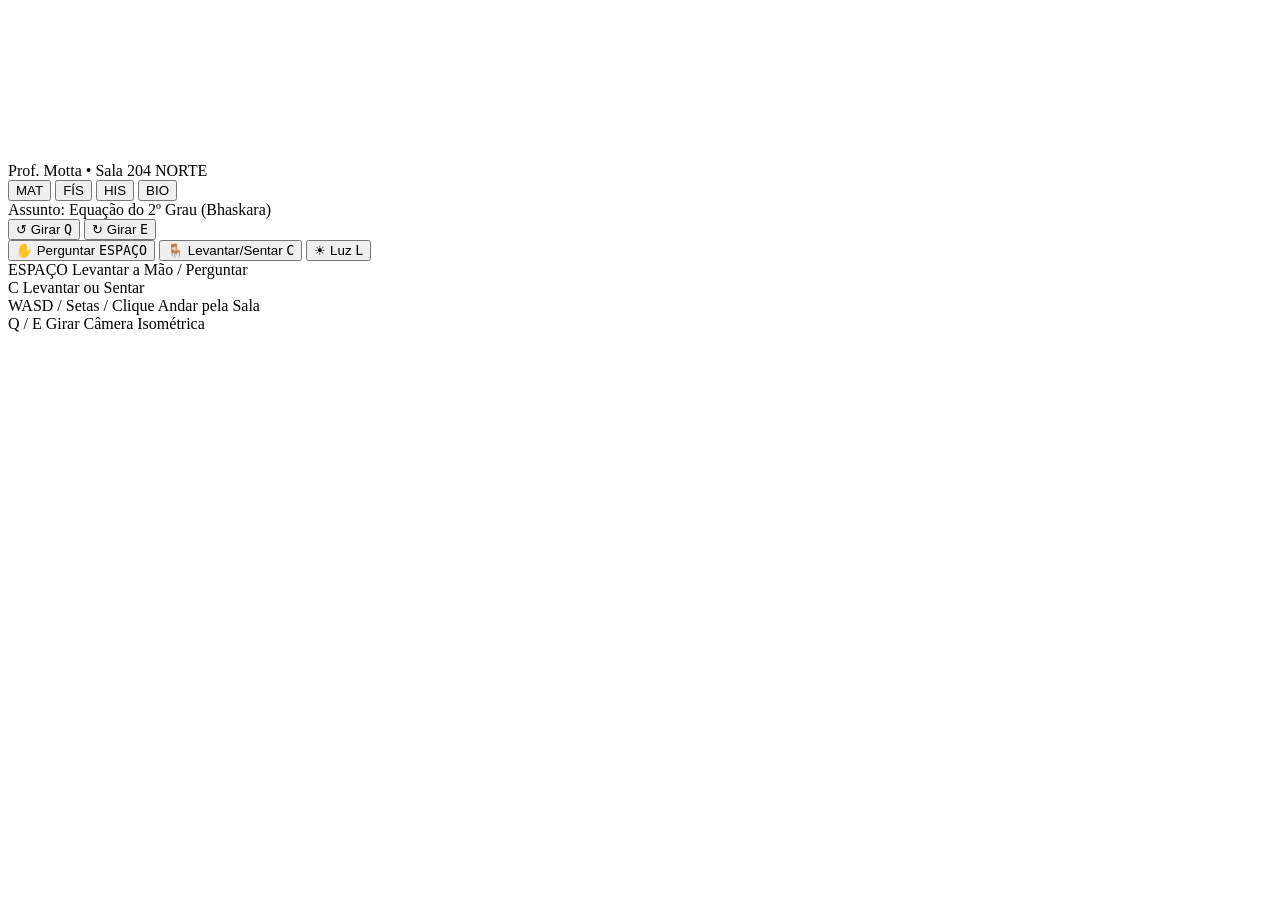
==== lousa/index.html @ 98d5e2ce "add" ====
<!DOCTYPE html>
<html lang="pt-BR">
<head>
  <meta charset="UTF-8" />
  <meta name="viewport" content="width=device-width, initial-scale=1.0, maximum-scale=1.0, user-scalable=no" />
  <title>Sala 204 — Aula em Andamento (Câmera Isométrica)</title>
  <link rel="preconnect" href="https://fonts.googleapis.com">
  <link rel="preconnect" href="https://fonts.gstatic.com" crossorigin>
  <link href="https://fonts.googleapis.com/css2?family=Architects+Daughter&family=IBM+Plex+Mono:wght@500;600&family=Space+Grotesk:wght@500;700&display=swap" rel="stylesheet">
  <link rel="stylesheet" href="src/style.css" />
</head>
<body>
  <div id="game-container">
    <canvas id="iso-canvas"></canvas>

    <!-- Painel de Matéria em Andamento -->
    <aside class="lesson-panel" aria-label="Controle da Aula">
      <div class="lesson-header">
        <span class="lesson-title">Prof. Motta • Sala 204</span>
        <span class="lesson-badge" id="cam-dir-label">NORTE</span>
      </div>
      <div class="subject-tabs">
        <button class="sub-btn active" data-subject="mat">MAT</button>
        <button class="sub-btn" data-subject="fis">FÍS</button>
        <button class="sub-btn" data-subject="his">HIS</button>
        <button class="sub-btn" data-subject="bio">BIO</button>
      </div>
      <div class="lesson-status" id="lesson-topic-label">
        Assunto: Equação do 2º Grau (Bhaskara)
      </div>
    </aside>

    <!-- Barra de Ações e Câmera -->
    <div class="chalk-toolbar">
      <div class="toolbar-group">
        <button class="chalk-btn" id="btn-rot-left" title="Girar câmera para esquerda">
          ↺ Girar <kbd>Q</kbd>
        </button>
        <button class="chalk-btn" id="btn-rot-right" title="Girar câmera para direita">
          ↻ Girar <kbd>E</kbd>
        </button>
      </div>
      <div class="toolbar-group">
        <button class="chalk-btn" id="btn-hand" title="Levantar a mão para perguntar">
          ✋ Perguntar <kbd>ESPAÇO</kbd>
        </button>
        <button class="chalk-btn" id="btn-sit" title="Levantar ou sentar na carteira">
          🪑 Levantar/Sentar <kbd>C</kbd>
        </button>
        <button class="chalk-btn" id="btn-light" title="Alternar luz do sol / noite">
          ☀ Luz <kbd>L</kbd>
        </button>
      </div>
    </div>

    <!-- Rodapé de Instruções -->
    <div class="controls-bar">
      <div class="control-item"><span>ESPAÇO</span> Levantar a Mão / Perguntar</div>
      <div class="control-item"><span>C</span> Levantar ou Sentar</div>
      <div class="control-item"><span>WASD / Setas / Clique</span> Andar pela Sala</div>
      <div class="control-item"><span>Q / E</span> Girar Câmera Isométrica</div>
    </div>
  </div>

  <script src="src/script.js" defer></script>
</body>
</html>
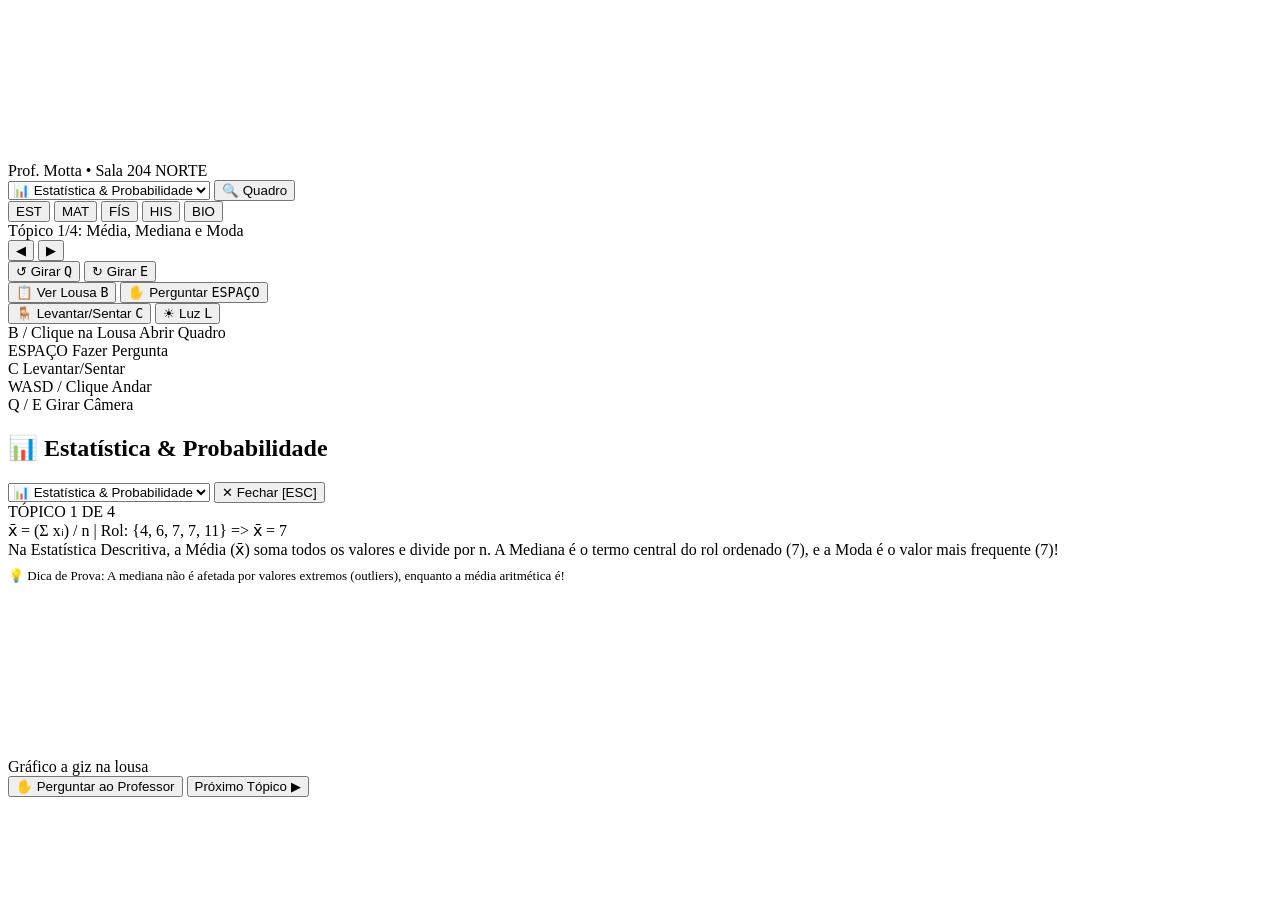
==== commit fba07746: "add" ====
--- a/lousa/index.html
+++ b/lousa/index.html
@@ -10,23 +10,48 @@
   <link rel="stylesheet" href="src/style.css" />
 </head>
 <body>
-  <div id="game-container">
+
+    <div id="game-container">
     <canvas id="iso-canvas"></canvas>
 
-    <!-- Painel de Matéria em Andamento -->
+    <!-- Painel de Seleção de Assunto e Quadro-Negro -->
     <aside class="lesson-panel" aria-label="Controle da Aula">
       <div class="lesson-header">
         <span class="lesson-title">Prof. Motta • Sala 204</span>
         <span class="lesson-badge" id="cam-dir-label">NORTE</span>
       </div>
+
+      <!-- Dropdown Seletor de Assunto + Botão de Abrir o Quadro -->
+      <div class="selector-row">
+        <select id="subject-select" class="subject-select" aria-label="Selecionar Assunto da Aula">
+          <option value="est">📊 Estatística & Probabilidade</option>
+          <option value="mat">📐 Matemática (Bhaskara)</option>
+          <option value="fis">🍎 Física (Leis de Newton)</option>
+          <option value="his">🚂 História (Rev. Industrial)</option>
+          <option value="bio">🧬 Biologia (Citologia)</option>
+        </select>
+        <button class="open-board-btn" id="btn-open-board" title="Ver o Quadro-Negro de perto (Tecla B)">
+          🔍 Quadro
+        </button>
+      </div>
+
+      <!-- Abas Rápidas -->
       <div class="subject-tabs">
-        <button class="sub-btn active" data-subject="mat">MAT</button>
+        <button class="sub-btn active" data-subject="est">EST</button>
+        <button class="sub-btn" data-subject="mat">MAT</button>
         <button class="sub-btn" data-subject="fis">FÍS</button>
         <button class="sub-btn" data-subject="his">HIS</button>
         <button class="sub-btn" data-subject="bio">BIO</button>
       </div>
-      <div class="lesson-status" id="lesson-topic-label">
-        Assunto: Equação do 2º Grau (Bhaskara)
+
+      <div class="lesson-status-row">
+        <div class="lesson-status" id="lesson-topic-label">
+          Tópico 1/4: Média, Mediana e Moda
+        </div>
+        <div class="step-nav-mini">
+          <button class="mini-btn" id="btn-prev-step" title="Tópico anterior">◀</button>
+          <button class="mini-btn" id="btn-next-step" title="Próximo tópico">▶</button>
+        </div>
       </div>
     </aside>
 
@@ -41,9 +66,14 @@
         </button>
       </div>
       <div class="toolbar-group">
+        <button class="chalk-btn" id="btn-board-toolbar" title="Abrir Quadro-Negro em Modal">
+          📋 Ver Lousa <kbd>B</kbd>
+        </button>
         <button class="chalk-btn" id="btn-hand" title="Levantar a mão para perguntar">
           ✋ Perguntar <kbd>ESPAÇO</kbd>
         </button>
+      </div>
+      <div class="toolbar-group">
         <button class="chalk-btn" id="btn-sit" title="Levantar ou sentar na carteira">
           🪑 Levantar/Sentar <kbd>C</kbd>
         </button>
@@ -55,13 +85,63 @@
 
     <!-- Rodapé de Instruções -->
     <div class="controls-bar">
-      <div class="control-item"><span>ESPAÇO</span> Levantar a Mão / Perguntar</div>
-      <div class="control-item"><span>C</span> Levantar ou Sentar</div>
-      <div class="control-item"><span>WASD / Setas / Clique</span> Andar pela Sala</div>
-      <div class="control-item"><span>Q / E</span> Girar Câmera Isométrica</div>
+      <div class="control-item"><span>B / Clique na Lousa</span> Abrir Quadro</div>
+      <div class="control-item"><span>ESPAÇO</span> Fazer Pergunta</div>
+      <div class="control-item"><span>C</span> Levantar/Sentar</div>
+      <div class="control-item"><span>WASD / Clique</span> Andar</div>
+      <div class="control-item"><span>Q / E</span> Girar Câmera</div>
+    </div>
+
+    <!-- Modal do Quadro-Negro Ampliado -->
+    <div class="modal-overlay" id="board-modal" role="dialog" aria-modal="true">
+      <div class="chalkboard-modal">
+        <div class="modal-top-bar">
+          <h2 id="modal-subject-title">📊 Estatística & Probabilidade</h2>
+          <div class="modal-controls-right">
+            <select id="modal-subject-select" class="subject-select" aria-label="Trocar assunto no quadro">
+              <option value="est">📊 Estatística & Probabilidade</option>
+              <option value="mat">📐 Matemática (Bhaskara)</option>
+              <option value="fis">🍎 Física (Leis de Newton)</option>
+              <option value="his">🚂 História (Rev. Industrial)</option>
+              <option value="bio">🧬 Biologia (Citologia)</option>
+            </select>
+            <button class="modal-close-btn" id="btn-close-modal">✕ Fechar [ESC]</button>
+          </div>
+        </div>
+
+        <div class="board-grid">
+          <div class="board-main-notes">
+            <div>
+              <div class="board-step-tag" id="modal-step-tag">TÓPICO 1 DE 4</div>
+              <div class="board-formula-highlight" id="modal-formula">
+                x̄ = (Σ xᵢ) / n   |   Rol: {4, 6, 7, 7, 11} => x̄ = 7
+              </div>
+              <div class="board-explanation-text" id="modal-explanation">
+                Na Estatística Descritiva, a Média (x̄) soma todos os valores e divide por n. A Mediana é o termo central do rol ordenado (7), e a Moda é o valor mais frequente (7)!
+              </div>
+            </div>
+            <div style="font-size: 13px; color: var(--chalk-yellow); border-top: 1px dashed rgba(255,255,255,0.2); padding-top: 8px;" id="modal-extra-note">
+              💡 Dica de Prova: A mediana não é afetada por valores extremos (outliers), enquanto a média aritmética é!
+            </div>
+          </div>
+
+          <div class="board-Diagram-box">
+            <canvas id="board-diagram-canvas" width="280" height="170"></canvas>
+            <div class="diagram-caption" id="modal-diagram-caption">
+              Gráfico a giz na lousa
+            </div>
+          </div>
+        </div>
+
+        <div class="board-steps-bar">
+          <div class="step-pills" id="modal-step-pills"></div>
+          <div class="board-action-btns">
+            <button class="chalk-btn" id="modal-ask-btn">✋ Perguntar ao Professor</button>
+            <button class="chalk-btn" id="modal-next-btn">Próximo Tópico ▶</button>
+          </div>
+        </div>
+      </div>
     </div>
   </div>
-
-  <script src="src/script.js" defer></script>
 </body>
 </html>
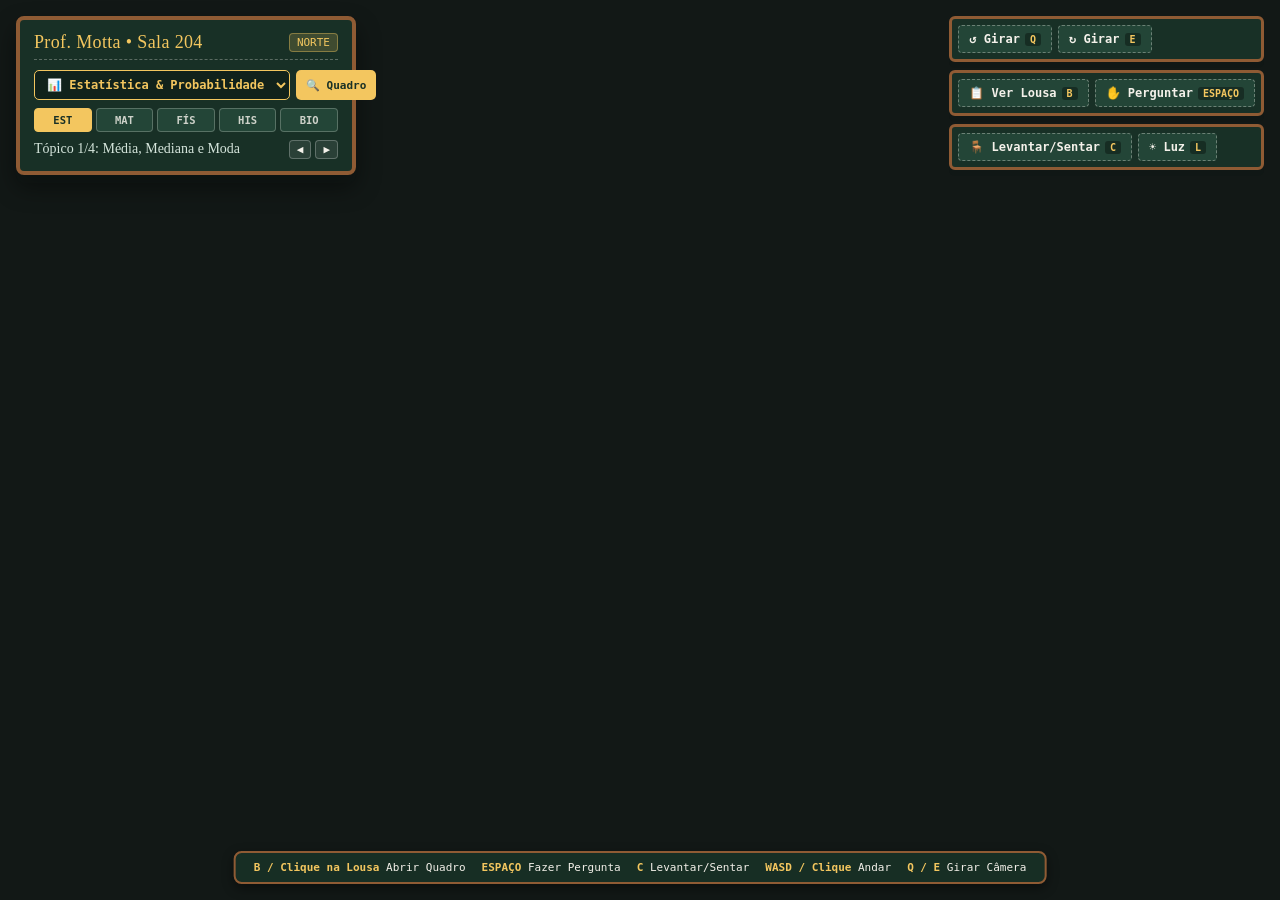
==== commit 707dbcfc: "add" ====
--- a/lousa/index.html
+++ b/lousa/index.html
@@ -7,7 +7,8 @@
   <link rel="preconnect" href="https://fonts.googleapis.com">
   <link rel="preconnect" href="https://fonts.gstatic.com" crossorigin>
   <link href="https://fonts.googleapis.com/css2?family=Architects+Daughter&family=IBM+Plex+Mono:wght@500;600&family=Space+Grotesk:wght@500;700&display=swap" rel="stylesheet">
-  <link rel="stylesheet" href="src/style.css" />
+  <link rel="stylesheet" href="src/styles.css" />
+  <script src="src/scripts.js"></script>
 </head>
 <body>
 
--- a/lousa/src/styles.css
+++ b/lousa/src/styles.css
@@ -0,0 +1,508 @@
+
+    :root {
+      --chalk-green: #183026;
+      --chalk-green-dark: #11221B;
+      --chalk-green-light: #234537;
+      --chalk-white: #F4F1EA;
+      --chalk-yellow: #F3C65F;
+      --chalk-blue: #7CC6FE;
+      --chalk-pink: #F29CA3;
+      --paper-cream: #FBF8F1;
+      --ink-blue: #1B365D;
+      --wood-mid: #8F5B34;
+      --wood-dark: #5C3A21;
+      --shadow-hard: rgba(15, 23, 19, 0.42);
+    }
+
+    * {
+      box-sizing: border-box;
+      margin: 0;
+      padding: 0;
+      user-select: none;
+      -webkit-user-select: none;
+    }
+
+    body, html {
+      width: 100%;
+      height: 100%;
+      overflow: hidden;
+      background-color: #121816;
+      font-family: 'Space Grotesk', sans-serif;
+    }
+
+    #game-container {
+      position: relative;
+      width: 100vw;
+      height: 100vh;
+      overflow: hidden;
+    }
+
+    canvas {
+      display: block;
+      width: 100%;
+      height: 100%;
+      cursor: pointer;
+    }
+
+    /* Painel da Aula no Canto Superior Esquerdo */
+    .lesson-panel {
+      position: absolute;
+      top: 16px;
+      left: 16px;
+      width: 340px;
+      background: var(--chalk-green);
+      border: 4px solid var(--wood-mid);
+      border-radius: 8px;
+      padding: 12px 14px;
+      color: var(--chalk-white);
+      box-shadow: 0 8px 0 var(--shadow-hard), 0 12px 24px rgba(0,0,0,0.45);
+      z-index: 10;
+    }
+
+    .lesson-header {
+      display: flex;
+      justify-content: space-between;
+      align-items: center;
+      border-bottom: 1px dashed rgba(244, 241, 234, 0.3);
+      padding-bottom: 6px;
+      margin-bottom: 10px;
+    }
+
+    .lesson-title {
+      font-family: 'Architects Daughter', cursive;
+      font-size: 18px;
+      color: var(--chalk-yellow);
+      letter-spacing: 0.02em;
+    }
+
+    .lesson-badge {
+      font-family: 'IBM Plex Mono', monospace;
+      font-size: 11px;
+      background: rgba(243, 198, 95, 0.18);
+      color: var(--chalk-yellow);
+      padding: 2px 7px;
+      border-radius: 4px;
+      border: 1px solid rgba(243, 198, 95, 0.4);
+    }
+
+    /* Seletor de Assunto + Botão de Abrir Quadro */
+    .selector-row {
+      display: flex;
+      gap: 6px;
+      margin-bottom: 8px;
+    }
+
+    .subject-select {
+      flex: 1;
+      background: var(--chalk-green-dark);
+      color: var(--chalk-yellow);
+      border: 1.5px solid var(--chalk-yellow);
+      border-radius: 5px;
+      padding: 6px 8px;
+      font-family: 'IBM Plex Mono', monospace;
+      font-size: 12px;
+      font-weight: 600;
+      cursor: pointer;
+      outline: none;
+    }
+
+    .subject-select option {
+      background: var(--chalk-green-dark);
+      color: var(--chalk-white);
+    }
+
+    .open-board-btn {
+      background: var(--chalk-yellow);
+      color: #183026;
+      border: none;
+      border-radius: 5px;
+      padding: 6px 10px;
+      font-family: 'IBM Plex Mono', monospace;
+      font-size: 11px;
+      font-weight: 700;
+      cursor: pointer;
+      display: flex;
+      align-items: center;
+      gap: 4px;
+      transition: transform 0.1s, filter 0.15s;
+      white-space: nowrap;
+    }
+
+    .open-board-btn:hover {
+      filter: brightness(1.08);
+    }
+
+    .open-board-btn:active {
+      transform: translateY(1px);
+    }
+
+    .subject-tabs {
+      display: grid;
+      grid-template-columns: repeat(5, 1fr);
+      gap: 4px;
+      margin-bottom: 8px;
+    }
+
+    .sub-btn {
+      background: var(--chalk-green-light);
+      color: rgba(244, 241, 234, 0.82);
+      border: 1px solid rgba(244, 241, 234, 0.25);
+      border-radius: 4px;
+      padding: 5px 2px;
+      font-family: 'IBM Plex Mono', monospace;
+      font-size: 10.5px;
+      font-weight: 600;
+      cursor: pointer;
+      transition: all 0.15s;
+    }
+
+    .sub-btn:hover {
+      border-color: var(--chalk-yellow);
+      color: var(--chalk-white);
+    }
+
+    .sub-btn.active {
+      background: var(--chalk-yellow);
+      color: #183026;
+      border-color: var(--chalk-yellow);
+    }
+
+    .lesson-status-row {
+      display: flex;
+      justify-content: space-between;
+      align-items: center;
+      gap: 8px;
+    }
+
+    .lesson-status {
+      font-family: 'Architects Daughter', cursive;
+      font-size: 14px;
+      color: #D5E5DC;
+      line-height: 1.3;
+    }
+
+    .step-nav-mini {
+      display: flex;
+      gap: 4px;
+      flex-shrink: 0;
+    }
+
+    .mini-btn {
+      background: rgba(255,255,255,0.08);
+      color: var(--chalk-white);
+      border: 1px solid rgba(255,255,255,0.25);
+      border-radius: 4px;
+      padding: 2px 7px;
+      font-family: 'IBM Plex Mono', monospace;
+      font-size: 11px;
+      cursor: pointer;
+    }
+
+    .mini-btn:hover {
+      border-color: var(--chalk-yellow);
+      color: var(--chalk-yellow);
+    }
+
+    /* Barra de Câmera e Interação no Canto Superior Direito */
+    .chalk-toolbar {
+      position: absolute;
+      top: 16px;
+      right: 16px;
+      display: flex;
+      flex-direction: column;
+      gap: 8px;
+      z-index: 10;
+    }
+
+    .toolbar-group {
+      background: var(--chalk-green);
+      border: 3px solid var(--wood-mid);
+      border-radius: 6px;
+      padding: 6px;
+      display: flex;
+      gap: 6px;
+      box-shadow: 0 6px 0 var(--shadow-hard);
+    }
+
+    .chalk-btn {
+      background: var(--chalk-green-light);
+      color: var(--chalk-white);
+      border: 1px dashed rgba(244, 241, 234, 0.35);
+      border-radius: 4px;
+      padding: 6px 10px;
+      font-family: 'IBM Plex Mono', monospace;
+      font-size: 12px;
+      font-weight: 600;
+      cursor: pointer;
+      display: flex;
+      align-items: center;
+      gap: 5px;
+      transition: transform 0.1s, background 0.15s, border-color 0.15s;
+    }
+
+    .chalk-btn:hover {
+      background: #2E5A48;
+      border-color: var(--chalk-yellow);
+      color: var(--chalk-yellow);
+    }
+
+    .chalk-btn:active {
+      transform: translateY(2px);
+    }
+
+    .chalk-btn kbd {
+      background: rgba(0, 0, 0, 0.35);
+      padding: 1px 5px;
+      border-radius: 3px;
+      font-size: 10px;
+      color: var(--chalk-yellow);
+    }
+
+    /* Rodapé de Controles */
+    .controls-bar {
+      position: absolute;
+      bottom: 16px;
+      left: 50%;
+      transform: translateX(-50%);
+      background: rgba(24, 48, 38, 0.94);
+      border: 2px solid var(--wood-mid);
+      color: var(--chalk-white);
+      padding: 8px 18px;
+      border-radius: 8px;
+      font-family: 'IBM Plex Mono', monospace;
+      font-size: 11px;
+      display: flex;
+      gap: 16px;
+      align-items: center;
+      box-shadow: 0 4px 12px rgba(0,0,0,0.45);
+      z-index: 10;
+      white-space: nowrap;
+    }
+
+    .control-item span {
+      color: var(--chalk-yellow);
+      font-weight: 600;
+    }
+
+    /* Modal do Quadro-Negro Ampliado */
+    .modal-overlay {
+      position: fixed;
+      inset: 0;
+      background: rgba(8, 13, 11, 0.78);
+      display: flex;
+      align-items: center;
+      justify-content: center;
+      z-index: 50;
+      opacity: 0;
+      pointer-events: none;
+      transition: opacity 0.22s ease;
+      padding: 16px;
+    }
+
+    .modal-overlay.open {
+      opacity: 1;
+      pointer-events: auto;
+    }
+
+    .chalkboard-modal {
+      background: 
+        radial-gradient(circle at 30% 35%, rgba(45, 85, 68, 0.45), transparent 60%),
+        var(--chalk-green);
+      border: 12px solid var(--wood-mid);
+      outline: 3px solid var(--wood-dark);
+      box-shadow: 
+        inset 0 0 50px rgba(0,0,0,0.55),
+        0 22px 50px rgba(0,0,0,0.7);
+      border-radius: 10px;
+      max-width: 720px;
+      width: 100%;
+      padding: 22px 26px;
+      color: var(--chalk-white);
+      font-family: 'Architects Daughter', cursive;
+      position: relative;
+    }
+
+    /* Apagador e gizes decorativos na borda inferior da modal */
+    .chalkboard-modal::after {
+      content: "";
+      position: absolute;
+      bottom: -10px;
+      left: 40px;
+      width: 90px;
+      height: 8px;
+      background: linear-gradient(90deg, #F4F1EA 0 35%, transparent 35% 45%, #F3C65F 45% 80%, transparent 80%);
+      border-radius: 2px;
+    }
+
+    .modal-top-bar {
+      display: flex;
+      justify-content: space-between;
+      align-items: center;
+      gap: 12px;
+      border-bottom: 1.5px dashed rgba(244, 241, 234, 0.3);
+      padding-bottom: 10px;
+      margin-bottom: 14px;
+      flex-wrap: wrap;
+    }
+
+    .modal-top-bar h2 {
+      color: var(--chalk-yellow);
+      font-size: 24px;
+      letter-spacing: 0.02em;
+    }
+
+    .modal-controls-right {
+      display: flex;
+      align-items: center;
+      gap: 8px;
+    }
+
+    .modal-close-btn {
+      background: rgba(200, 62, 59, 0.25);
+      color: #FFD2D0;
+      border: 1.5px solid #E58C8A;
+      border-radius: 5px;
+      padding: 5px 11px;
+      font-family: 'IBM Plex Mono', monospace;
+      font-size: 12px;
+      font-weight: 600;
+      cursor: pointer;
+    }
+
+    .modal-close-btn:hover {
+      background: rgba(200, 62, 59, 0.45);
+    }
+
+    .board-grid {
+      display: grid;
+      grid-template-columns: 1.25fr 0.95fr;
+      gap: 18px;
+      align-items: stretch;
+      margin-bottom: 16px;
+    }
+
+    .board-main-notes {
+      background: rgba(0, 0, 0, 0.16);
+      border: 1px dashed rgba(244, 241, 234, 0.28);
+      border-radius: 8px;
+      padding: 14px 16px;
+      display: flex;
+      flex-direction: column;
+      justify-content: space-between;
+    }
+
+    .board-step-tag {
+      font-family: 'IBM Plex Mono', monospace;
+      font-size: 11px;
+      color: var(--chalk-blue);
+      text-transform: uppercase;
+      margin-bottom: 4px;
+    }
+
+    .board-formula-highlight {
+      font-size: 22px;
+      color: var(--chalk-yellow);
+      margin: 8px 0 12px;
+      padding: 8px 10px;
+      background: rgba(243, 198, 95, 0.08);
+      border-left: 3px solid var(--chalk-yellow);
+      border-radius: 4px;
+    }
+
+    .board-explanation-text {
+      font-size: 16.5px;
+      line-height: 1.45;
+      color: var(--chalk-white);
+      margin-bottom: 12px;
+    }
+
+    .board-Diagram-box {
+      background: rgba(0, 0, 0, 0.22);
+      border: 1px dashed rgba(244, 241, 234, 0.28);
+      border-radius: 8px;
+      padding: 10px;
+      display: flex;
+      flex-direction: column;
+      align-items: center;
+      justify-content: center;
+    }
+
+    #board-diagram-canvas {
+      width: 100%;
+      height: 170px;
+      display: block;
+    }
+
+    .diagram-caption {
+      font-family: 'IBM Plex Mono', monospace;
+      font-size: 11px;
+      color: rgba(244, 241, 234, 0.75);
+      margin-top: 6px;
+      text-align: center;
+    }
+
+    /* Lista de todos os tópicos da matéria na parte inferior da modal */
+    .board-steps-bar {
+      display: flex;
+      justify-content: space-between;
+      align-items: center;
+      gap: 10px;
+      border-top: 1px dashed rgba(244, 241, 234, 0.25);
+      padding-top: 12px;
+      flex-wrap: wrap;
+    }
+
+    .step-pills {
+      display: flex;
+      gap: 6px;
+      flex-wrap: wrap;
+    }
+
+    .step-pill {
+      background: rgba(255,255,255,0.07);
+      color: var(--chalk-white);
+      border: 1px solid rgba(244, 241, 234, 0.3);
+      border-radius: 5px;
+      padding: 5px 10px;
+      font-family: 'IBM Plex Mono', monospace;
+      font-size: 11px;
+      cursor: pointer;
+      transition: all 0.15s;
+    }
+
+    .step-pill.active {
+      background: var(--chalk-yellow);
+      color: #183026;
+      border-color: var(--chalk-yellow);
+      font-weight: 700;
+    }
+
+    .board-action-btns {
+      display: flex;
+      gap: 8px;
+    }
+
+    @media (max-width: 768px) {
+      .lesson-panel {
+        width: 270px;
+        top: 10px;
+        left: 10px;
+        padding: 9px 11px;
+      }
+      .board-grid {
+        grid-template-columns: 1fr;
+      }
+      .controls-bar {
+        font-size: 10px;
+        gap: 8px;
+        padding: 6px 10px;
+        width: 94%;
+        justify-content: center;
+        flex-wrap: wrap;
+      }
+      .chalk-toolbar {
+        top: 10px;
+        right: 10px;
+      }
+    }
+  
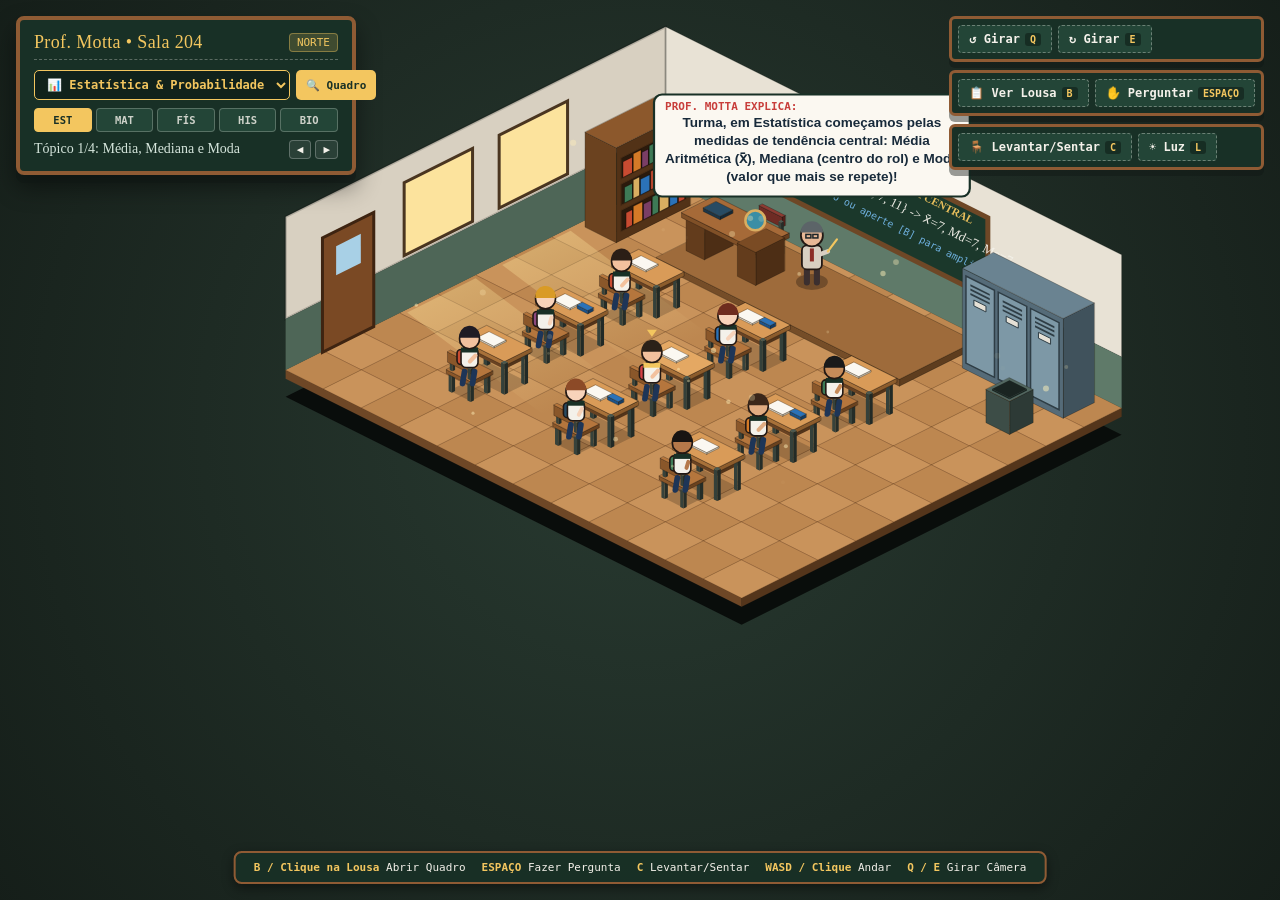
==== commit 72cd3e38: "add" ====
--- a/lousa/index.html
+++ b/lousa/index.html
@@ -8,7 +8,7 @@
   <link rel="preconnect" href="https://fonts.gstatic.com" crossorigin>
   <link href="https://fonts.googleapis.com/css2?family=Architects+Daughter&family=IBM+Plex+Mono:wght@500;600&family=Space+Grotesk:wght@500;700&display=swap" rel="stylesheet">
   <link rel="stylesheet" href="src/styles.css" />
-  <script src="src/scripts.js"></script>
+  <script src="src/scripts.js" defer></script>
 </head>
 <body>
 
